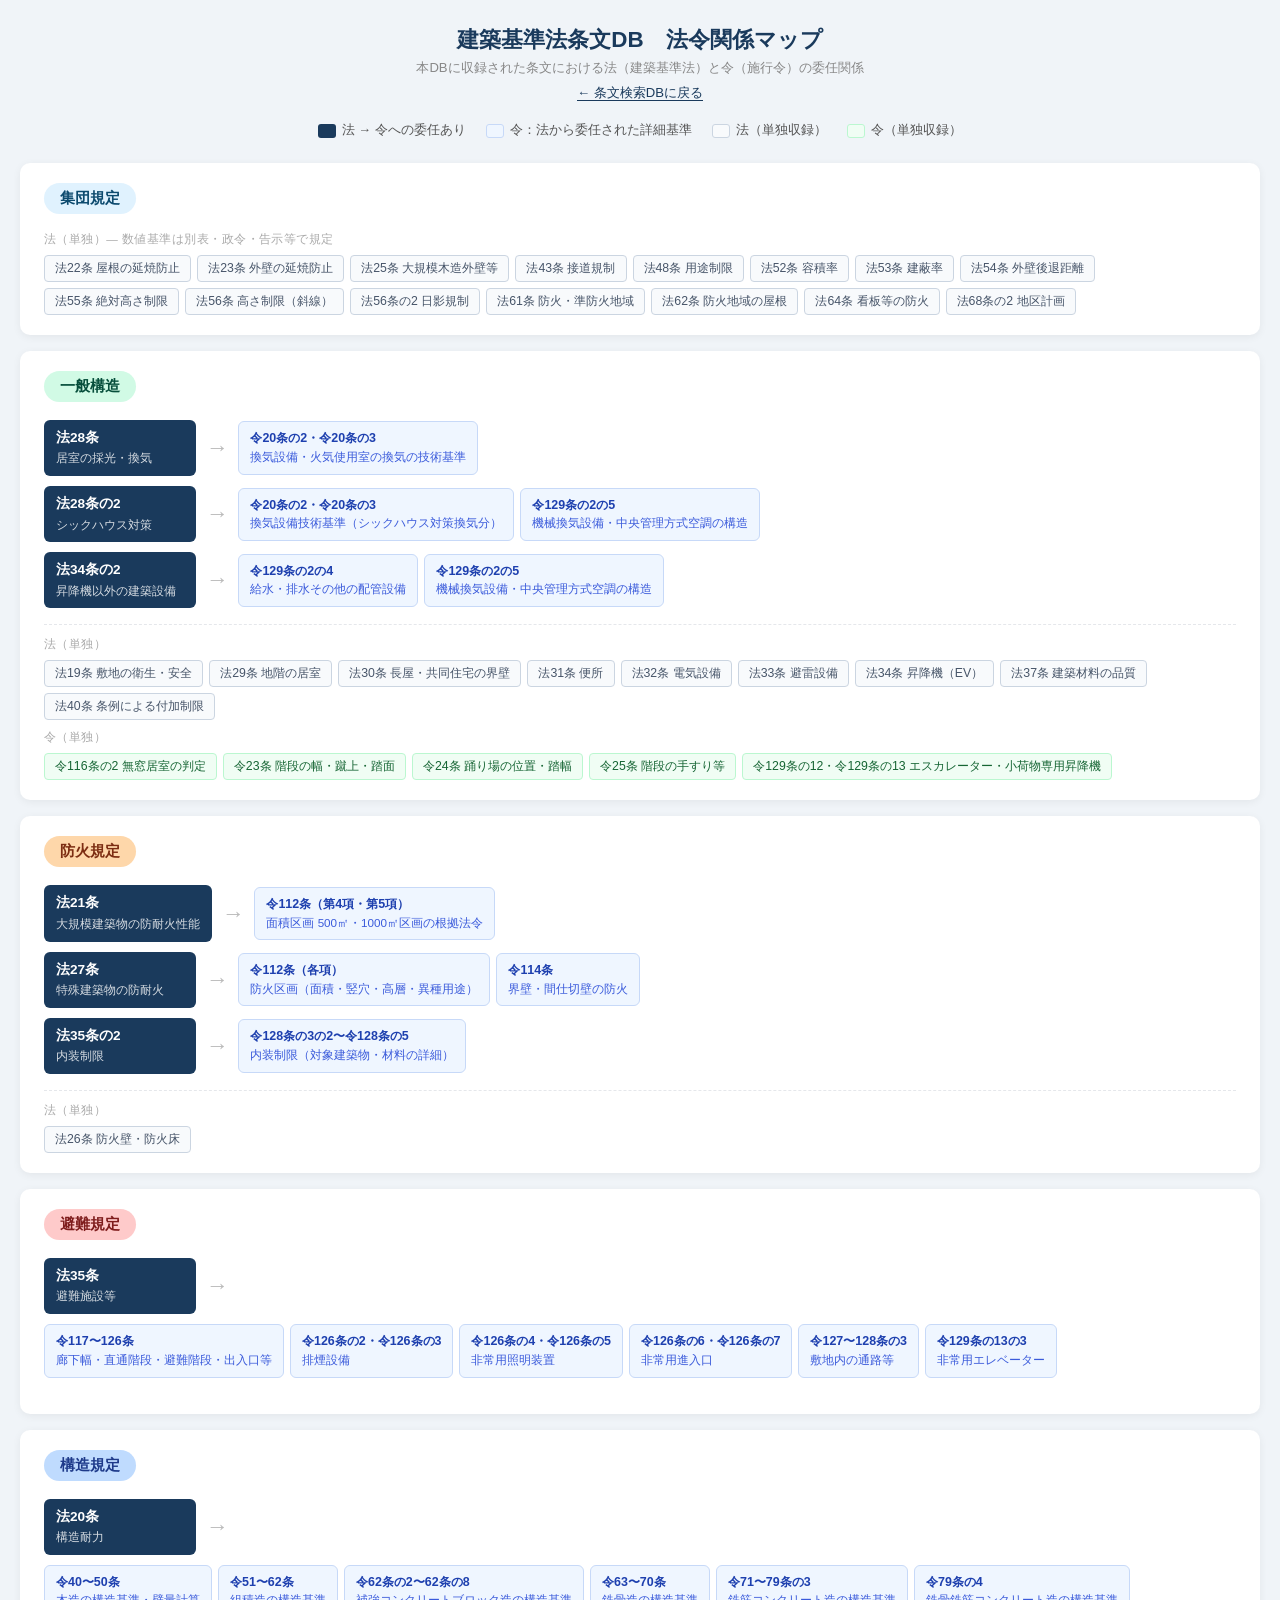
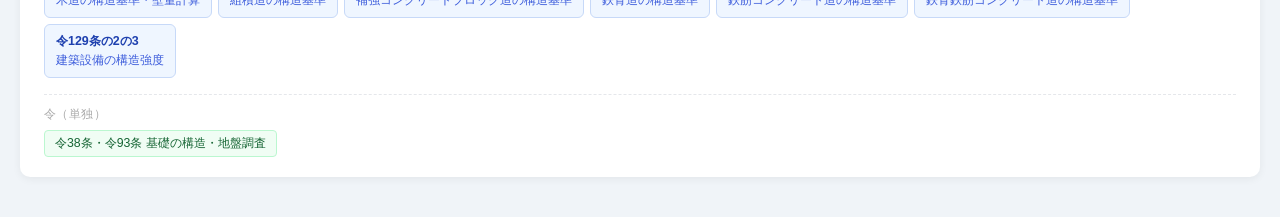
==== mindmap.html @ bea97a75 "fix: rei77の条文番号を令77条→令38条に修正" ====
<!DOCTYPE html>
<html lang="ja">
<head>
  <meta charset="UTF-8">
  <meta name="viewport" content="width=device-width, initial-scale=1.0">
  <title>法令関係マップ - 建築基準法条文DB</title>
  <style>
    * { box-sizing: border-box; margin: 0; padding: 0; }
    body {
      font-family: "Hiragino Sans", "Yu Gothic", sans-serif;
      background: #f0f4f8;
      color: #333;
      padding: 24px 20px;
    }
    .page-title {
      text-align: center;
      font-size: 1.4rem;
      font-weight: bold;
      color: #1a3a5c;
      margin-bottom: 4px;
    }
    .page-sub {
      text-align: center;
      font-size: 0.82rem;
      color: #888;
      margin-bottom: 6px;
    }
    .back-link {
      text-align: center;
      margin-bottom: 20px;
    }
    .back-link a {
      font-size: 0.82rem;
      color: #1a3a5c;
      text-decoration: none;
      border-bottom: 1px solid #1a3a5c;
    }
    .filter-notice {
      background: #fef3c7;
      border: 1px solid #f59e0b;
      border-radius: 6px;
      padding: 10px 16px;
      margin-bottom: 16px;
      text-align: center;
      font-size: 0.83rem;
      color: #92400e;
    }
    .legend {
      display: flex;
      gap: 20px;
      margin-bottom: 24px;
      justify-content: center;
      flex-wrap: wrap;
    }
    .legend-item {
      display: flex;
      align-items: center;
      gap: 6px;
      font-size: 0.8rem;
      color: #555;
    }
    .legend-swatch {
      width: 18px;
      height: 14px;
      border-radius: 3px;
      flex-shrink: 0;
    }
    .cat-block {
      background: white;
      border-radius: 10px;
      padding: 20px 24px;
      margin-bottom: 16px;
      box-shadow: 0 2px 8px rgba(0,0,0,0.06);
    }
    .cat-label {
      display: inline-block;
      font-size: 0.95rem;
      font-weight: bold;
      padding: 5px 16px;
      border-radius: 20px;
      margin-bottom: 18px;
    }
    .cat-集団規定 .cat-label { background: #e0f2fe; color: #0c4a6e; }
    .cat-一般構造 .cat-label { background: #d1fae5; color: #064e3b; }
    .cat-防火規定 .cat-label { background: #fed7aa; color: #7c2d12; }
    .cat-避難規定 .cat-label { background: #fecaca; color: #7f1d1d; }
    .cat-構造規定 .cat-label { background: #bfdbfe; color: #1e3a8a; }
    .rows { display: flex; flex-direction: column; gap: 10px; margin-bottom: 16px; }
    .row {
      display: flex;
      align-items: center;
      gap: 10px;
      flex-wrap: wrap;
    }
    .box-law {
      background: #1a3a5c;
      color: white;
      padding: 8px 12px;
      border-radius: 6px;
      font-size: 0.8rem;
      min-width: 152px;
      flex-shrink: 0;
      line-height: 1.5;
    }
    .box-law strong { display: block; font-size: 0.85rem; }
    .box-law span { font-size: 0.74rem; opacity: 0.82; }
    .arr { color: #bbb; font-size: 1.4rem; flex-shrink: 0; }
    .rei-group { display: flex; flex-wrap: wrap; gap: 6px; }
    .box-rei {
      background: #eff6ff;
      border: 1px solid #c7d9f8;
      color: #1e40af;
      padding: 7px 11px;
      border-radius: 6px;
      font-size: 0.78rem;
      line-height: 1.5;
    }
    .box-rei strong { display: block; }
    .box-rei span { color: #3b5bdb; font-size: 0.73rem; }
    .divider {
      border: none;
      border-top: 1px dashed #e5e7eb;
      margin: 14px 0 12px;
    }
    .section-label {
      font-size: 0.72rem;
      color: #aaa;
      margin-bottom: 8px;
      letter-spacing: 0.04em;
    }
    .tags { display: flex; flex-wrap: wrap; gap: 6px; }
    .tag-l {
      background: #f8fafc;
      border: 1px solid #cbd5e1;
      color: #475569;
      padding: 4px 10px;
      border-radius: 4px;
      font-size: 0.77rem;
    }
    .tag-r {
      background: #f0fdf4;
      border: 1px solid #bbf7d0;
      color: #166534;
      padding: 4px 10px;
      border-radius: 4px;
      font-size: 0.77rem;
    }
    /* ハイライト用スタイル */
    .highlight-item {
      outline: 2px solid #f59e0b !important;
      outline-offset: 2px;
      box-shadow: 0 0 8px rgba(245, 158, 11, 0.4);
    }
    .dimmed-item {
      opacity: 0.22;
    }
  </style>
</head>
<body>

<div class="page-title">建築基準法条文DB　法令関係マップ</div>
<p class="page-sub">本DBに収録された条文における法（建築基準法）と令（施行令）の委任関係</p>
<div class="back-link"><a href="index.html">← 条文検索DBに戻る</a></div>

<div class="legend">
  <div class="legend-item">
    <div class="legend-swatch" style="background:#1a3a5c"></div>
    法 → 令への委任あり
  </div>
  <div class="legend-item">
    <div class="legend-swatch" style="background:#eff6ff;border:1px solid #c7d9f8"></div>
    令：法から委任された詳細基準
  </div>
  <div class="legend-item">
    <div class="legend-swatch" style="background:#f8fafc;border:1px solid #cbd5e1"></div>
    法（単独収録）
  </div>
  <div class="legend-item">
    <div class="legend-swatch" style="background:#f0fdf4;border:1px solid #bbf7d0"></div>
    令（単独収録）
  </div>
</div>

<!-- 集団規定 -->
<div class="cat-block cat-集団規定">
  <div class="cat-label">集団規定</div>
  <div class="section-label">法（単独）— 数値基準は別表・政令・告示等で規定</div>
  <div class="tags">
    <span class="tag-l" data-id="law22">法22条 屋根の延焼防止</span>
    <span class="tag-l" data-id="law23">法23条 外壁の延焼防止</span>
    <span class="tag-l" data-id="law25">法25条 大規模木造外壁等</span>
    <span class="tag-l" data-id="law43">法43条 接道規制</span>
    <span class="tag-l" data-id="law48">法48条 用途制限</span>
    <span class="tag-l" data-id="law52">法52条 容積率</span>
    <span class="tag-l" data-id="law53">法53条 建蔽率</span>
    <span class="tag-l" data-id="law54">法54条 外壁後退距離</span>
    <span class="tag-l" data-id="law55">法55条 絶対高さ制限</span>
    <span class="tag-l" data-id="law56">法56条 高さ制限（斜線）</span>
    <span class="tag-l" data-id="law56_2">法56条の2 日影規制</span>
    <span class="tag-l" data-id="law61">法61条 防火・準防火地域</span>
    <span class="tag-l" data-id="law62">法62条 防火地域の屋根</span>
    <span class="tag-l" data-id="law64">法64条 看板等の防火</span>
    <span class="tag-l" data-id="law68_2">法68条の2 地区計画</span>
  </div>
</div>

<!-- 一般構造 -->
<div class="cat-block cat-一般構造">
  <div class="cat-label">一般構造</div>
  <div class="rows">
    <div class="row">
      <div class="box-law" data-id="law28">
        <strong>法28条</strong>
        <span>居室の採光・換気</span>
      </div>
      <div class="arr">→</div>
      <div class="rei-group">
        <div class="box-rei" data-id="rei_ventilation">
          <strong>令20条の2・令20条の3</strong>
          <span>換気設備・火気使用室の換気の技術基準</span>
        </div>
      </div>
    </div>
    <div class="row">
      <div class="box-law" data-id="law28_2">
        <strong>法28条の2</strong>
        <span>シックハウス対策</span>
      </div>
      <div class="arr">→</div>
      <div class="rei-group">
        <div class="box-rei" data-id="rei_ventilation">
          <strong>令20条の2・令20条の3</strong>
          <span>換気設備技術基準（シックハウス対策換気分）</span>
        </div>
        <div class="box-rei" data-id="rei_ventilation">
          <strong>令129条の2の5</strong>
          <span>機械換気設備・中央管理方式空調の構造</span>
        </div>
      </div>
    </div>
    <div class="row">
      <div class="box-law" data-id="law34_2">
        <strong>法34条の2</strong>
        <span>昇降機以外の建築設備</span>
      </div>
      <div class="arr">→</div>
      <div class="rei-group">
        <div class="box-rei" data-id="rei129_pipe">
          <strong>令129条の2の4</strong>
          <span>給水・排水その他の配管設備</span>
        </div>
        <div class="box-rei" data-id="rei_ventilation">
          <strong>令129条の2の5</strong>
          <span>機械換気設備・中央管理方式空調の構造</span>
        </div>
      </div>
    </div>
  </div>
  <hr class="divider">
  <div class="section-label">法（単独）</div>
  <div class="tags" style="margin-bottom:10px">
    <span class="tag-l" data-id="law19">法19条 敷地の衛生・安全</span>
    <span class="tag-l" data-id="law29">法29条 地階の居室</span>
    <span class="tag-l" data-id="law30">法30条 長屋・共同住宅の界壁</span>
    <span class="tag-l" data-id="law31">法31条 便所</span>
    <span class="tag-l" data-id="law32">法32条 電気設備</span>
    <span class="tag-l" data-id="law33">法33条 避雷設備</span>
    <span class="tag-l" data-id="law34">法34条 昇降機（EV）</span>
    <span class="tag-l" data-id="law37">法37条 建築材料の品質</span>
    <span class="tag-l" data-id="law40">法40条 条例による付加制限</span>
  </div>
  <div class="section-label">令（単独）</div>
  <div class="tags">
    <span class="tag-r" data-id="rei116_2">令116条の2 無窓居室の判定</span>
    <span class="tag-r" data-id="rei23">令23条 階段の幅・蹴上・踏面</span>
    <span class="tag-r" data-id="rei24">令24条 踊り場の位置・踏幅</span>
    <span class="tag-r" data-id="rei25">令25条 階段の手すり等</span>
    <span class="tag-r" data-id="rei129_esc">令129条の12・令129条の13 エスカレーター・小荷物専用昇降機</span>
  </div>
</div>

<!-- 防火規定 -->
<div class="cat-block cat-防火規定">
  <div class="cat-label">防火規定</div>
  <div class="rows">
    <div class="row">
      <div class="box-law" data-id="law21">
        <strong>法21条</strong>
        <span>大規模建築物の防耐火性能</span>
      </div>
      <div class="arr">→</div>
      <div class="rei-group">
        <div class="box-rei" data-id="rei112_area">
          <strong>令112条（第4項・第5項）</strong>
          <span>面積区画 500㎡・1000㎡区画の根拠法令</span>
        </div>
      </div>
    </div>
    <div class="row">
      <div class="box-law" data-id="law27">
        <strong>法27条</strong>
        <span>特殊建築物の防耐火</span>
      </div>
      <div class="arr">→</div>
      <div class="rei-group">
        <div class="box-rei" data-id="rei112_area rei112_7 rei112_11 rei112_18">
          <strong>令112条（各項）</strong>
          <span>防火区画（面積・竪穴・高層・異種用途）</span>
        </div>
        <div class="box-rei" data-id="rei114">
          <strong>令114条</strong>
          <span>界壁・間仕切壁の防火</span>
        </div>
      </div>
    </div>
    <div class="row">
      <div class="box-law" data-id="law35_2">
        <strong>法35条の2</strong>
        <span>内装制限</span>
      </div>
      <div class="arr">→</div>
      <div class="rei-group">
        <div class="box-rei" data-id="rei128_4">
          <strong>令128条の3の2〜令128条の5</strong>
          <span>内装制限（対象建築物・材料の詳細）</span>
        </div>
      </div>
    </div>
  </div>
  <hr class="divider">
  <div class="section-label">法（単独）</div>
  <div class="tags">
    <span class="tag-l" data-id="law26">法26条 防火壁・防火床</span>
  </div>
</div>

<!-- 避難規定 -->
<div class="cat-block cat-避難規定">
  <div class="cat-label">避難規定</div>
  <div class="rows">
    <div class="row">
      <div class="box-law" data-id="law35">
        <strong>法35条</strong>
        <span>避難施設等</span>
      </div>
      <div class="arr">→</div>
      <div class="rei-group">
        <div class="box-rei" data-id="rei117_126">
          <strong>令117〜126条</strong>
          <span>廊下幅・直通階段・避難階段・出入口等</span>
        </div>
        <div class="box-rei" data-id="rei126_2">
          <strong>令126条の2・令126条の3</strong>
          <span>排煙設備</span>
        </div>
        <div class="box-rei" data-id="rei126_4">
          <strong>令126条の4・令126条の5</strong>
          <span>非常用照明装置</span>
        </div>
        <div class="box-rei" data-id="rei126_6">
          <strong>令126条の6・令126条の7</strong>
          <span>非常用進入口</span>
        </div>
        <div class="box-rei" data-id="rei128">
          <strong>令127〜128条の3</strong>
          <span>敷地内の通路等</span>
        </div>
        <div class="box-rei" data-id="rei129_13_3">
          <strong>令129条の13の3</strong>
          <span>非常用エレベーター</span>
        </div>
      </div>
    </div>
  </div>
</div>

<!-- 構造規定 -->
<div class="cat-block cat-構造規定">
  <div class="cat-label">構造規定</div>
  <div class="rows">
    <div class="row">
      <div class="box-law" data-id="law20">
        <strong>法20条</strong>
        <span>構造耐力</span>
      </div>
      <div class="arr">→</div>
      <div class="rei-group">
        <div class="box-rei" data-id="rei_wood">
          <strong>令40〜50条</strong>
          <span>木造の構造基準・壁量計算</span>
        </div>
        <div class="box-rei" data-id="rei_masonry">
          <strong>令51〜62条</strong>
          <span>組積造の構造基準</span>
        </div>
        <div class="box-rei" data-id="rei_block">
          <strong>令62条の2〜62条の8</strong>
          <span>補強コンクリートブロック造の構造基準</span>
        </div>
        <div class="box-rei" data-id="rei_steel">
          <strong>令63〜70条</strong>
          <span>鉄骨造の構造基準</span>
        </div>
        <div class="box-rei" data-id="rei_rc">
          <strong>令71〜79条の3</strong>
          <span>鉄筋コンクリート造の構造基準</span>
        </div>
        <div class="box-rei" data-id="rei_src">
          <strong>令79条の4</strong>
          <span>鉄骨鉄筋コンクリート造の構造基準</span>
        </div>
        <div class="box-rei" data-id="rei129_2_3">
          <strong>令129条の2の3</strong>
          <span>建築設備の構造強度</span>
        </div>
      </div>
    </div>
  </div>
  <hr class="divider">
  <div class="section-label">令（単独）</div>
  <div class="tags">
    <span class="tag-r" data-id="rei77">令38条・令93条 基礎の構造・地盤調査</span>
  </div>
</div>

<script>
  window.addEventListener('DOMContentLoaded', function () {
    const params = new URLSearchParams(window.location.search);
    const matchedStr = params.get('matched');
    if (!matchedStr) return;

    const matched = new Set(matchedStr.split(',').filter(Boolean));

    document.querySelectorAll('[data-id]').forEach(function (el) {
      const ids = el.dataset.id.split(' ');
      if (ids.some(function (id) { return matched.has(id); })) {
        el.classList.add('highlight-item');
      } else {
        el.classList.add('dimmed-item');
      }
    });

    const notice = document.createElement('div');
    notice.className = 'filter-notice';
    notice.textContent = '条文検索の結果に基づいてハイライト表示しています（黄色枠＝該当、薄色＝非該当）';
    document.querySelector('.back-link').insertAdjacentElement('afterend', notice);
  });
</script>

</body>
</html>
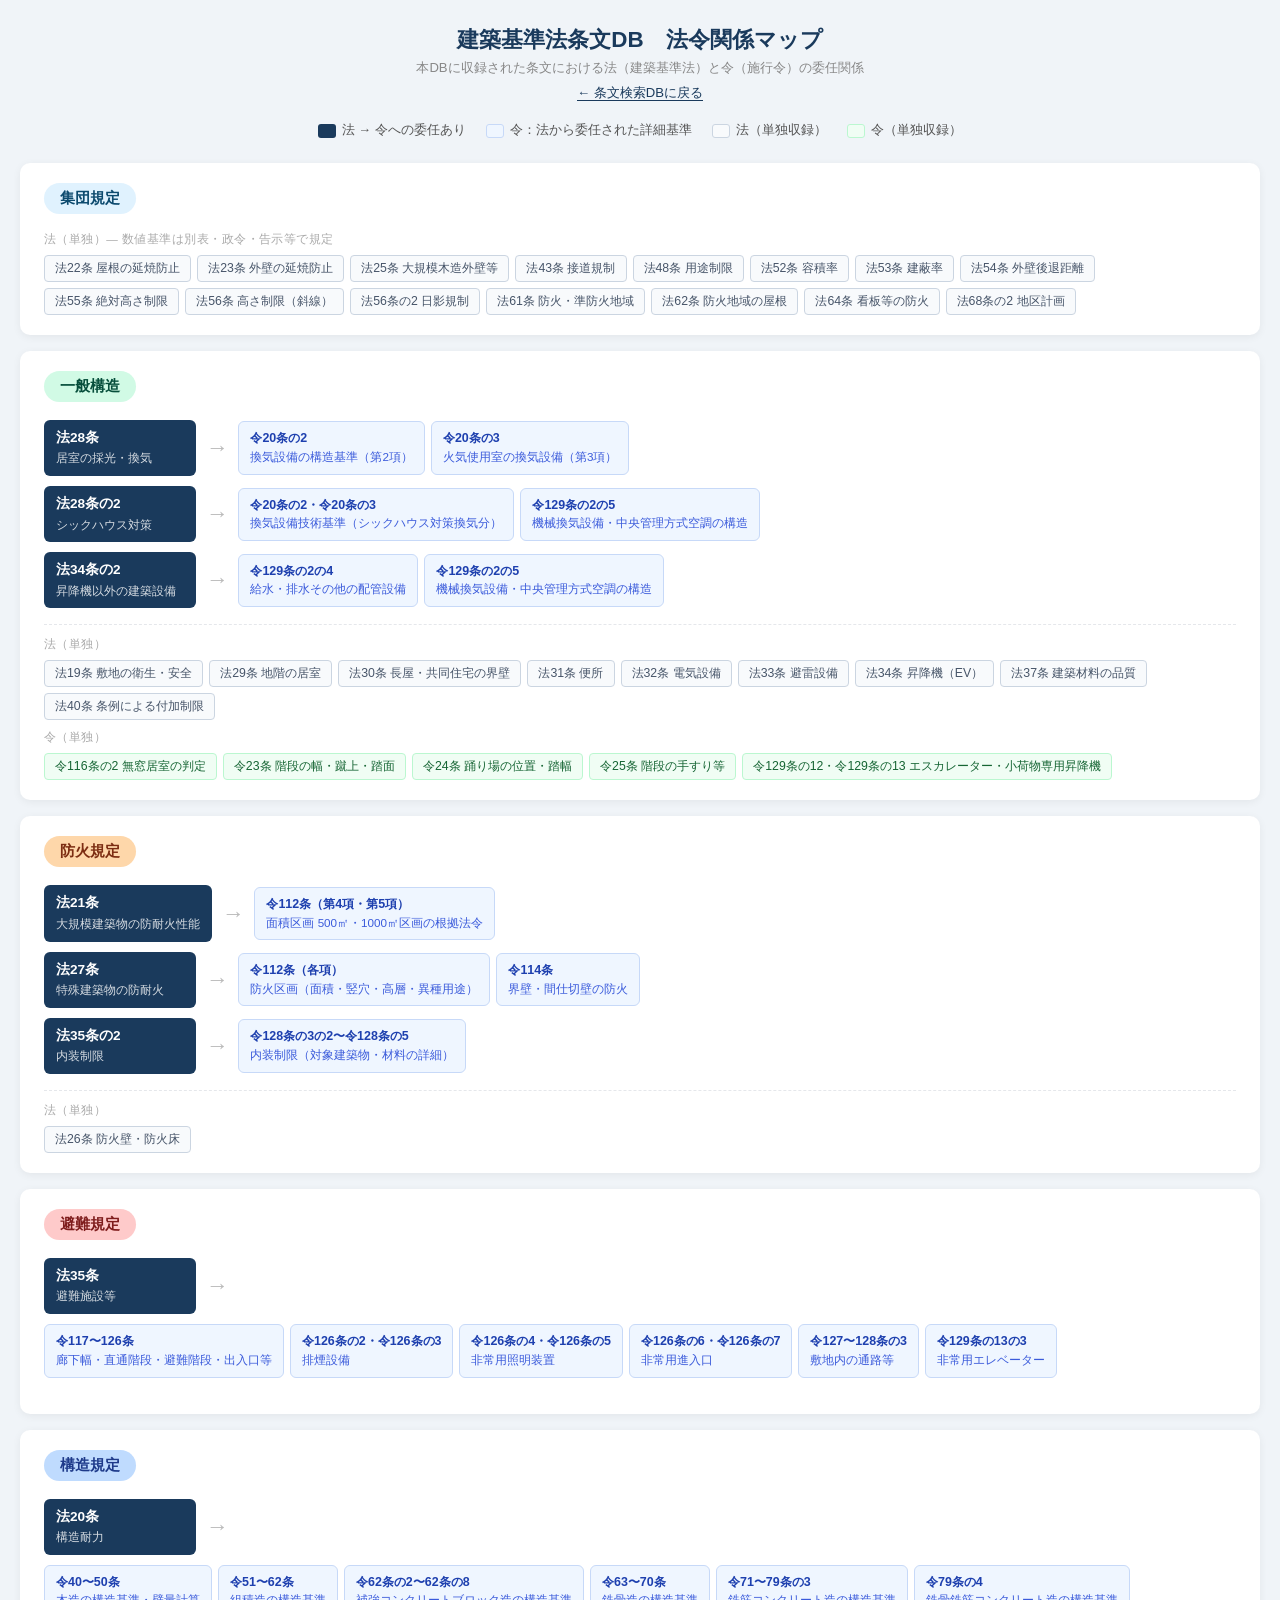
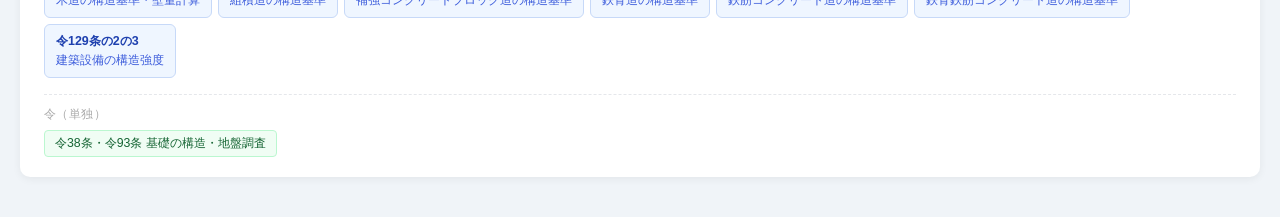
==== commit 10040852: "update: 法28条行のboxを令20条の2・令20条の3に分割" ====
--- a/mindmap.html
+++ b/mindmap.html
@@ -216,8 +216,12 @@
       <div class="arr">→</div>
       <div class="rei-group">
         <div class="box-rei" data-id="rei_ventilation">
-          <strong>令20条の2・令20条の3</strong>
-          <span>換気設備・火気使用室の換気の技術基準</span>
+          <strong>令20条の2</strong>
+          <span>換気設備の構造基準（第2項）</span>
+        </div>
+        <div class="box-rei" data-id="rei_ventilation">
+          <strong>令20条の3</strong>
+          <span>火気使用室の換気設備（第3項）</span>
         </div>
       </div>
     </div>
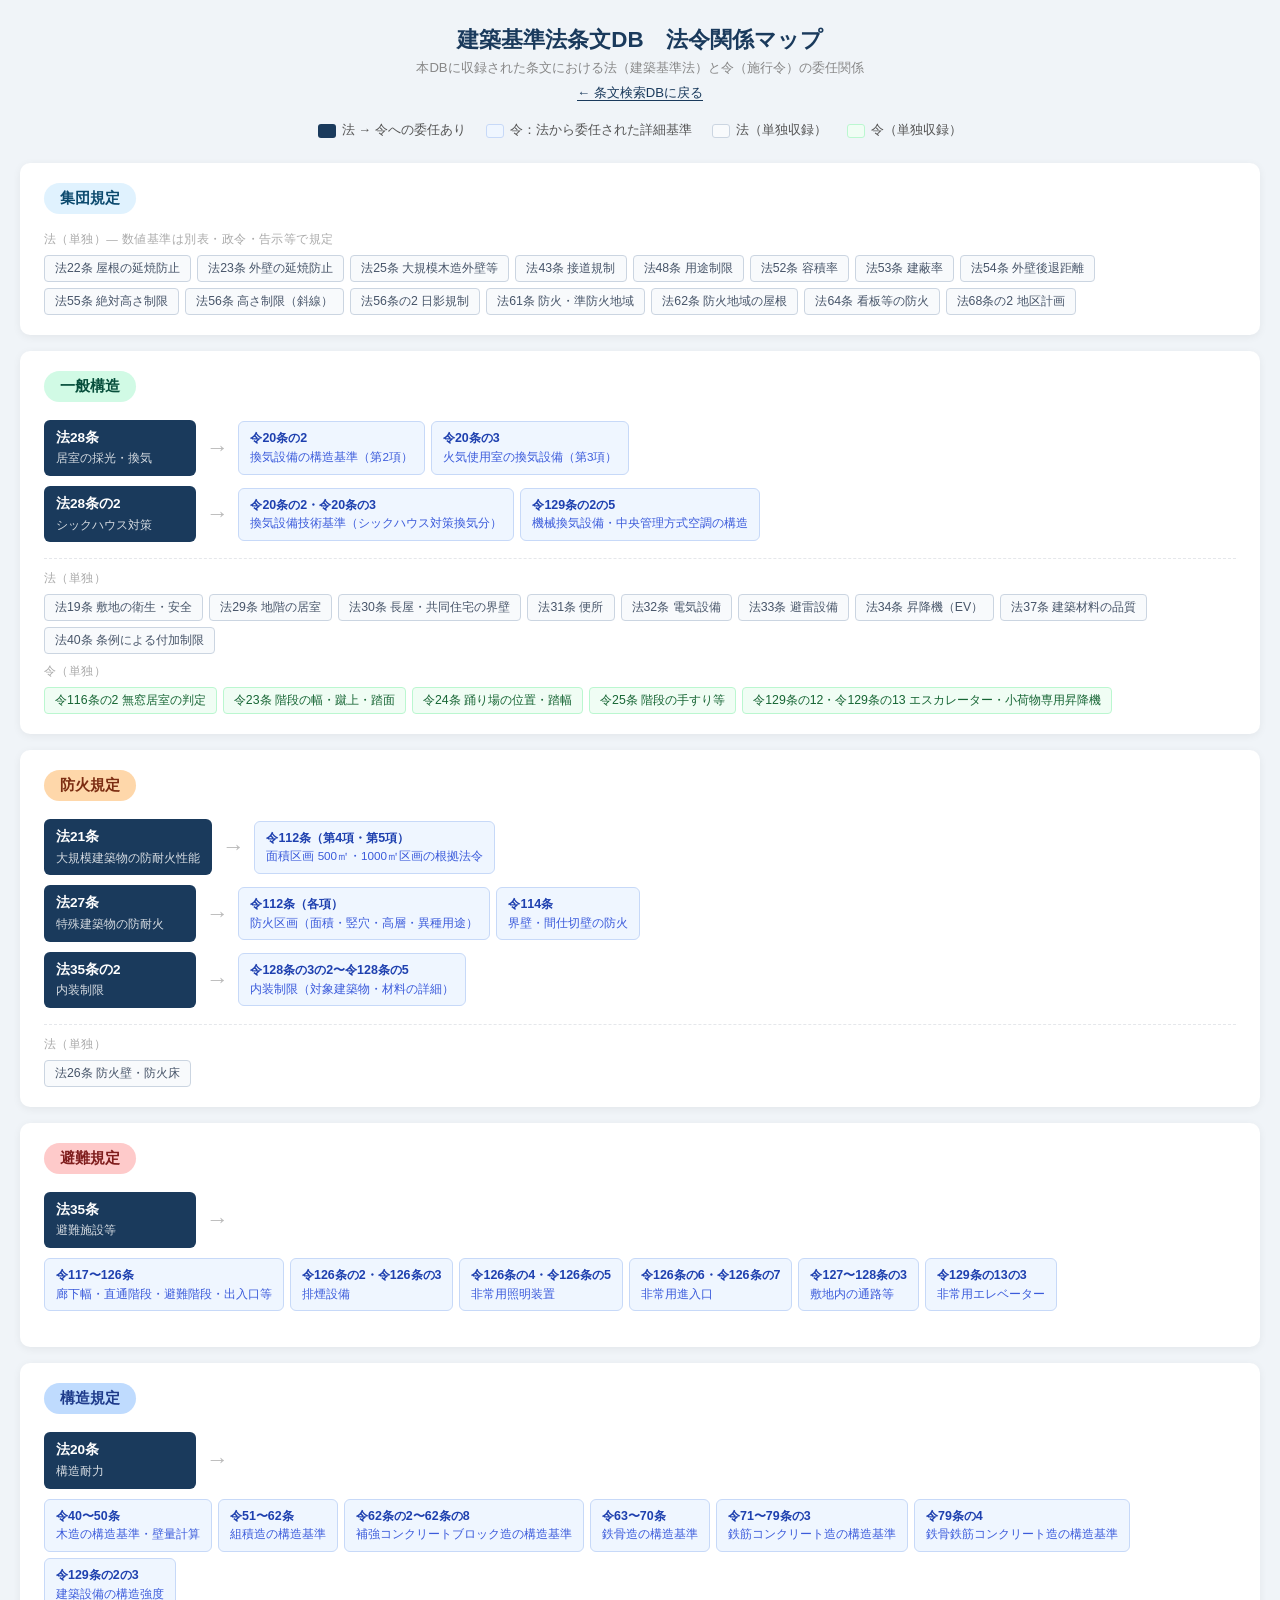
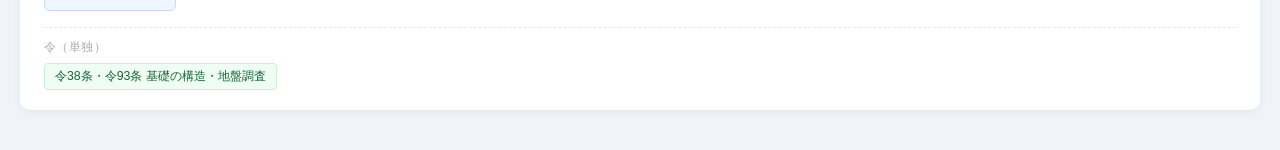
==== commit 990911ef: "law34_2を削除（法34条の2は存在しない条文のため）" ====
--- a/mindmap.html
+++ b/mindmap.html
@@ -242,23 +242,6 @@
         </div>
       </div>
     </div>
-    <div class="row">
-      <div class="box-law" data-id="law34_2">
-        <strong>法34条の2</strong>
-        <span>昇降機以外の建築設備</span>
-      </div>
-      <div class="arr">→</div>
-      <div class="rei-group">
-        <div class="box-rei" data-id="rei129_pipe">
-          <strong>令129条の2の4</strong>
-          <span>給水・排水その他の配管設備</span>
-        </div>
-        <div class="box-rei" data-id="rei_ventilation">
-          <strong>令129条の2の5</strong>
-          <span>機械換気設備・中央管理方式空調の構造</span>
-        </div>
-      </div>
-    </div>
   </div>
   <hr class="divider">
   <div class="section-label">法（単独）</div>
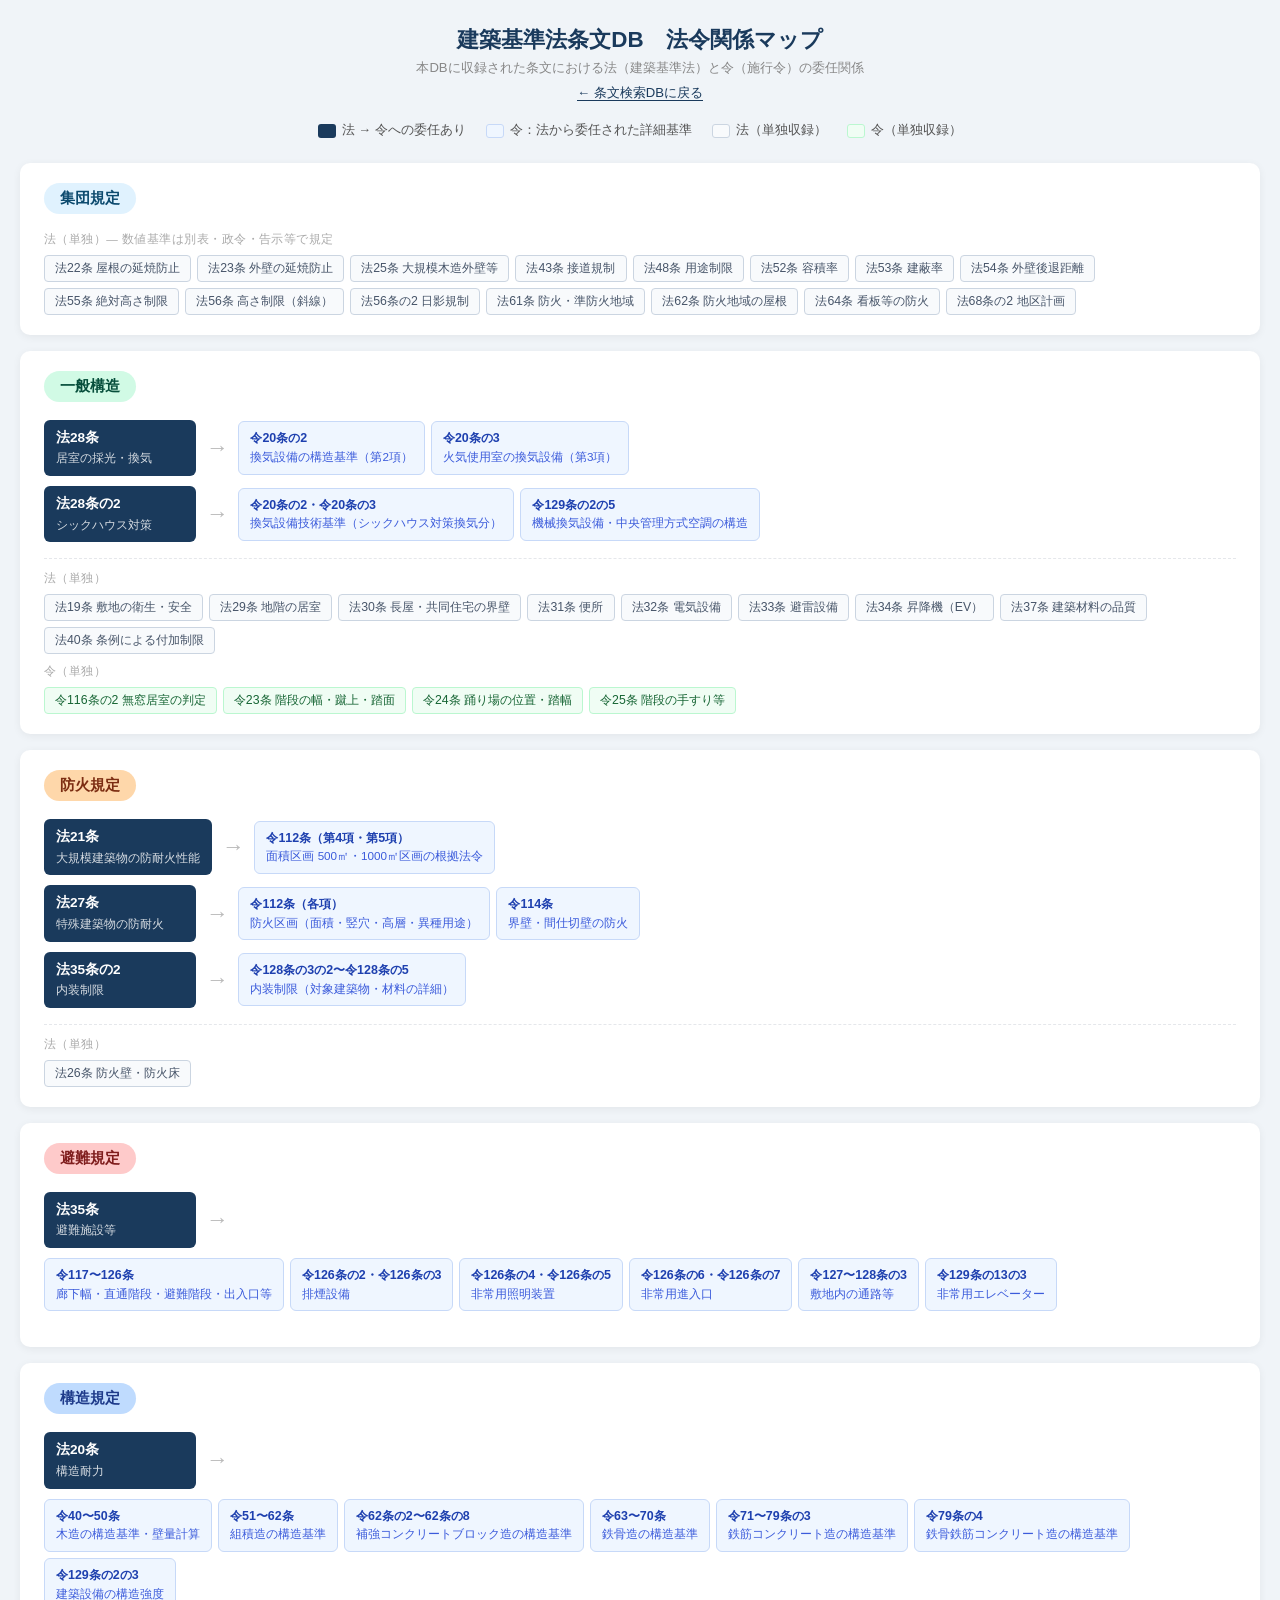
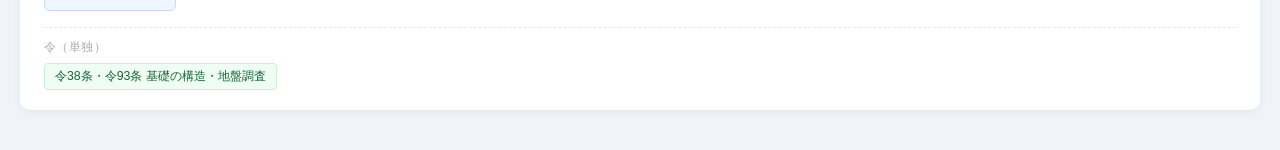
==== commit 5dee8729: "rei129_escを削除、law34のmemoに統合" ====
--- a/mindmap.html
+++ b/mindmap.html
@@ -262,7 +262,6 @@
     <span class="tag-r" data-id="rei23">令23条 階段の幅・蹴上・踏面</span>
     <span class="tag-r" data-id="rei24">令24条 踊り場の位置・踏幅</span>
     <span class="tag-r" data-id="rei25">令25条 階段の手すり等</span>
-    <span class="tag-r" data-id="rei129_esc">令129条の12・令129条の13 エスカレーター・小荷物専用昇降機</span>
   </div>
 </div>
 
@@ -301,7 +300,7 @@
       </div>
     </div>
     <div class="row">
-      <div class="box-law" data-id="law35_2">
+      <div class="box-law">
         <strong>法35条の2</strong>
         <span>内装制限</span>
       </div>
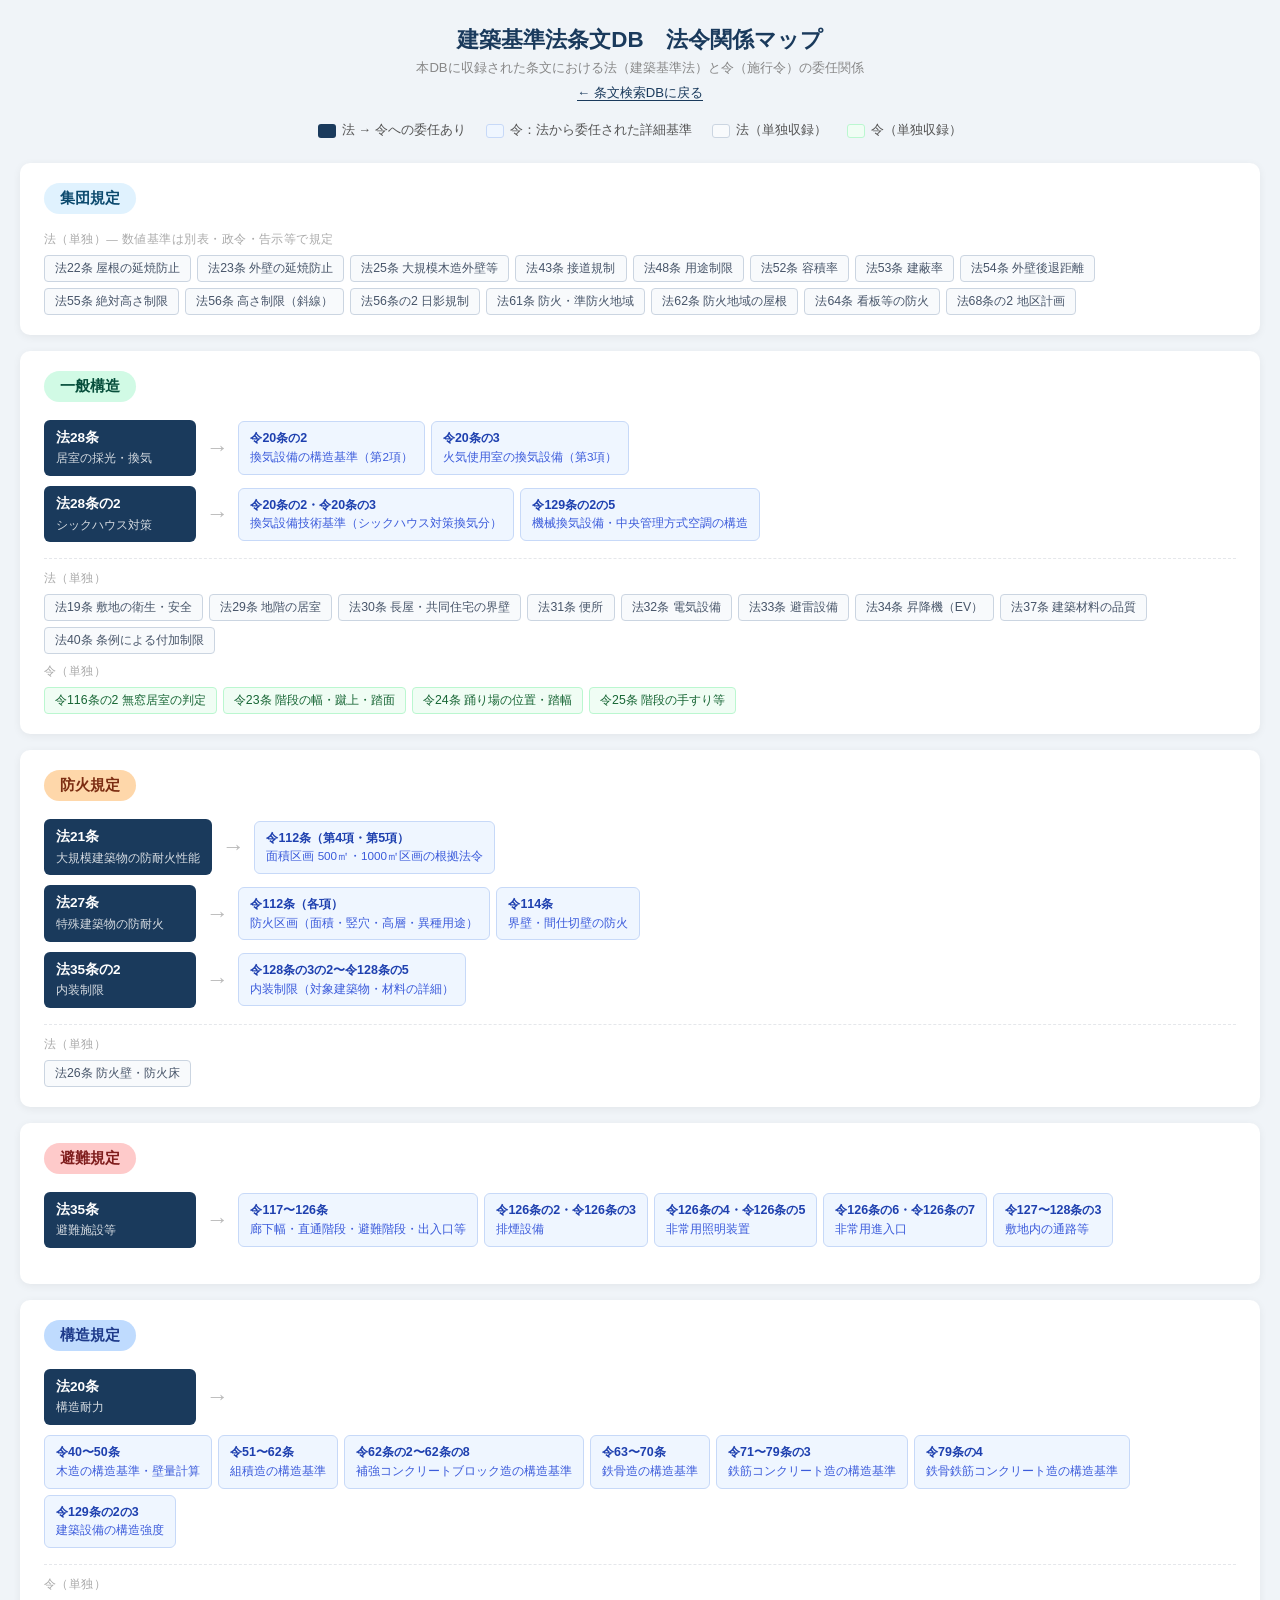
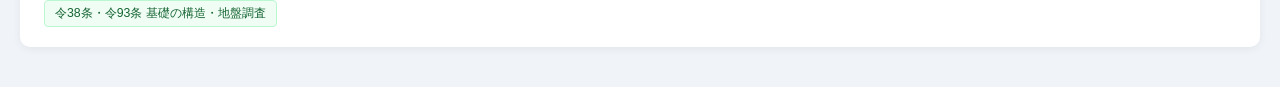
==== commit 2cb73a7b: "rei129_13_3を削除、law34のmemoに統合" ====
--- a/mindmap.html
+++ b/mindmap.html
@@ -351,10 +351,6 @@
           <strong>令127〜128条の3</strong>
           <span>敷地内の通路等</span>
         </div>
-        <div class="box-rei" data-id="rei129_13_3">
-          <strong>令129条の13の3</strong>
-          <span>非常用エレベーター</span>
-        </div>
       </div>
     </div>
   </div>
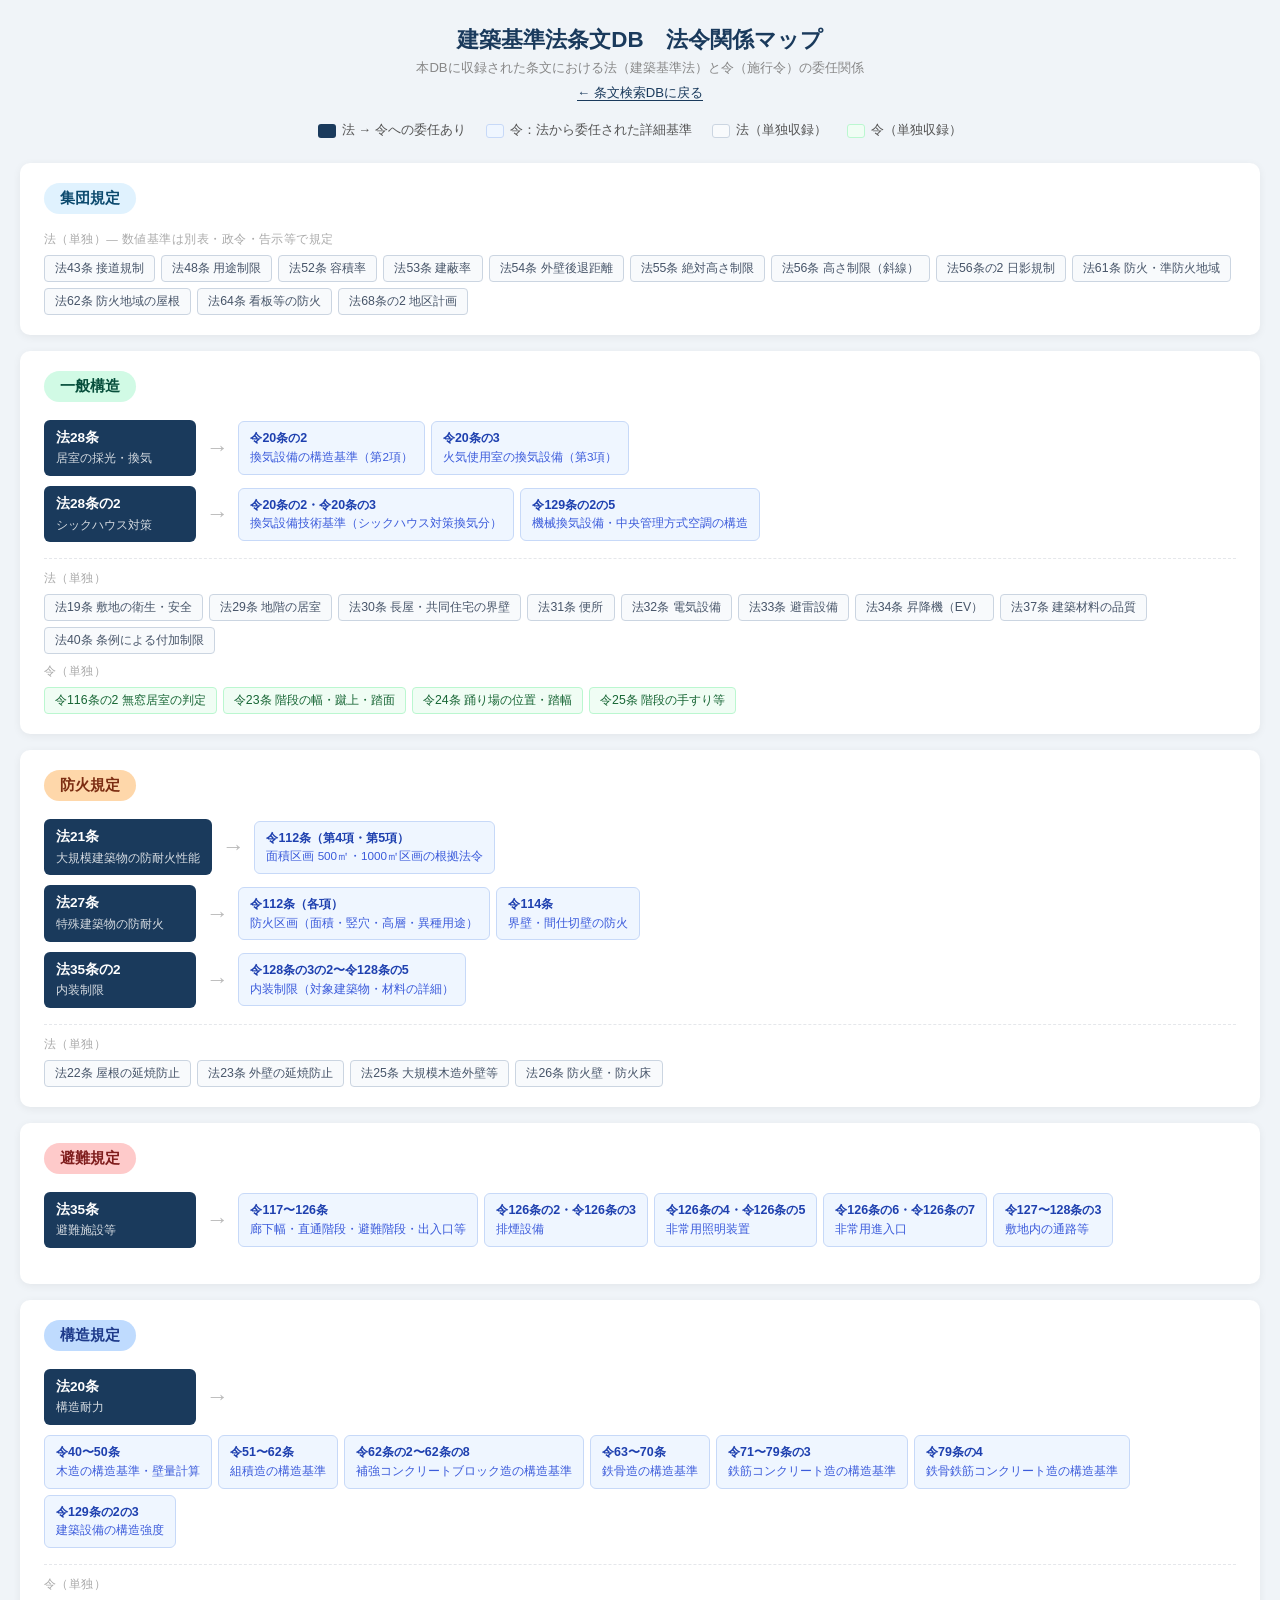
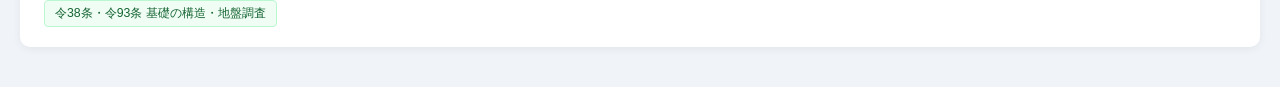
==== commit 7b701fe8: "法22・23条を防火規定に変更、法25条をマップの防火規定欄に移動" ====
--- a/mindmap.html
+++ b/mindmap.html
@@ -186,9 +186,6 @@
   <div class="cat-label">集団規定</div>
   <div class="section-label">法（単独）— 数値基準は別表・政令・告示等で規定</div>
   <div class="tags">
-    <span class="tag-l" data-id="law22">法22条 屋根の延焼防止</span>
-    <span class="tag-l" data-id="law23">法23条 外壁の延焼防止</span>
-    <span class="tag-l" data-id="law25">法25条 大規模木造外壁等</span>
     <span class="tag-l" data-id="law43">法43条 接道規制</span>
     <span class="tag-l" data-id="law48">法48条 用途制限</span>
     <span class="tag-l" data-id="law52">法52条 容積率</span>
@@ -316,6 +313,9 @@
   <hr class="divider">
   <div class="section-label">法（単独）</div>
   <div class="tags">
+    <span class="tag-l" data-id="law22">法22条 屋根の延焼防止</span>
+    <span class="tag-l" data-id="law23">法23条 外壁の延焼防止</span>
+    <span class="tag-l" data-id="law25">法25条 大規模木造外壁等</span>
     <span class="tag-l" data-id="law26">法26条 防火壁・防火床</span>
   </div>
 </div>
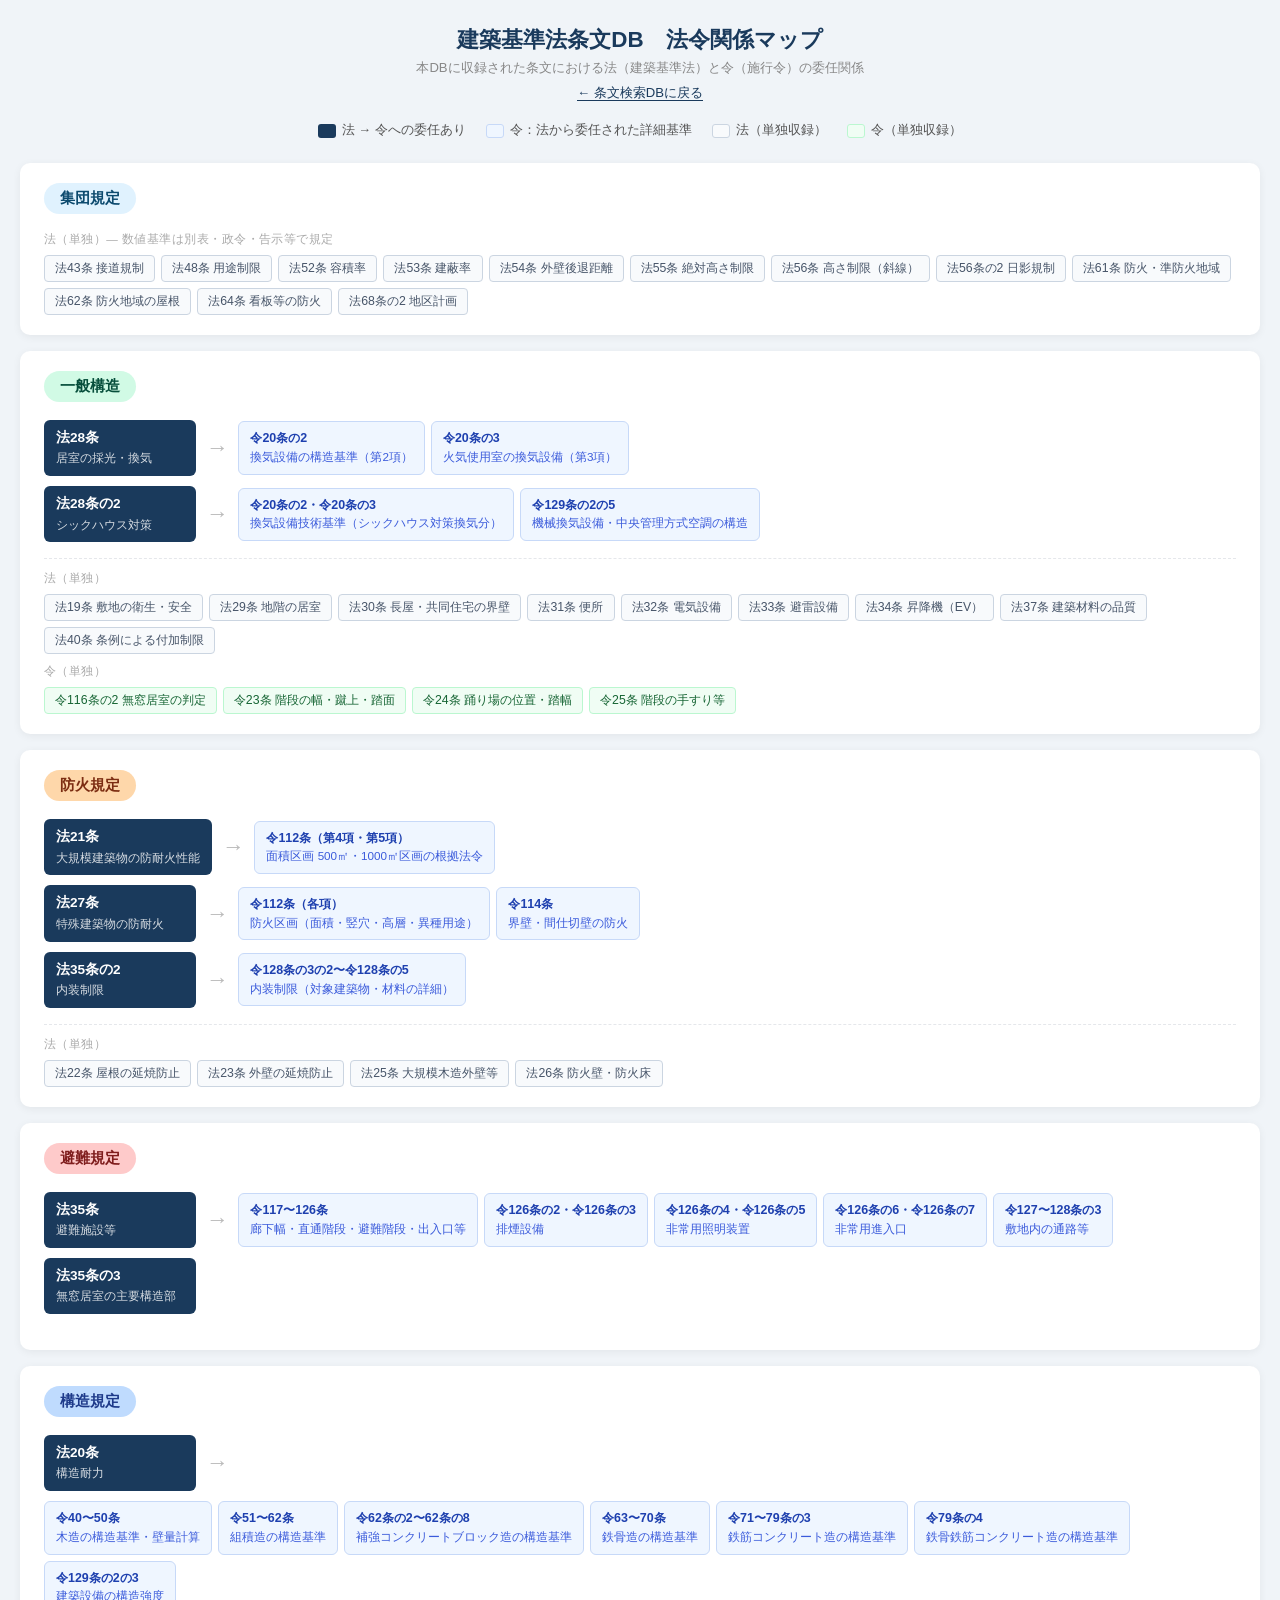
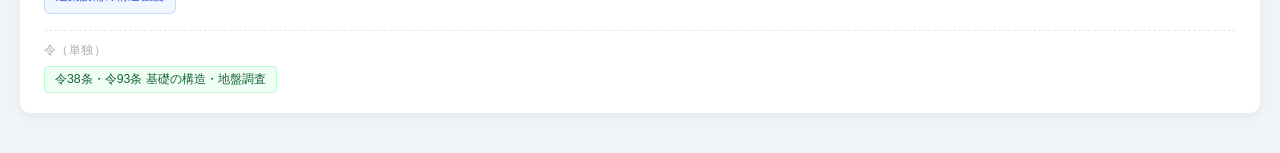
==== commit f7b19997: "法35条の3（無窓居室の主要構造部）を追加" ====
--- a/mindmap.html
+++ b/mindmap.html
@@ -353,6 +353,12 @@
         </div>
       </div>
     </div>
+    <div class="row">
+      <div class="box-law" data-id="law35_3">
+        <strong>法35条の3</strong>
+        <span>無窓居室の主要構造部</span>
+      </div>
+    </div>
   </div>
 </div>
 
